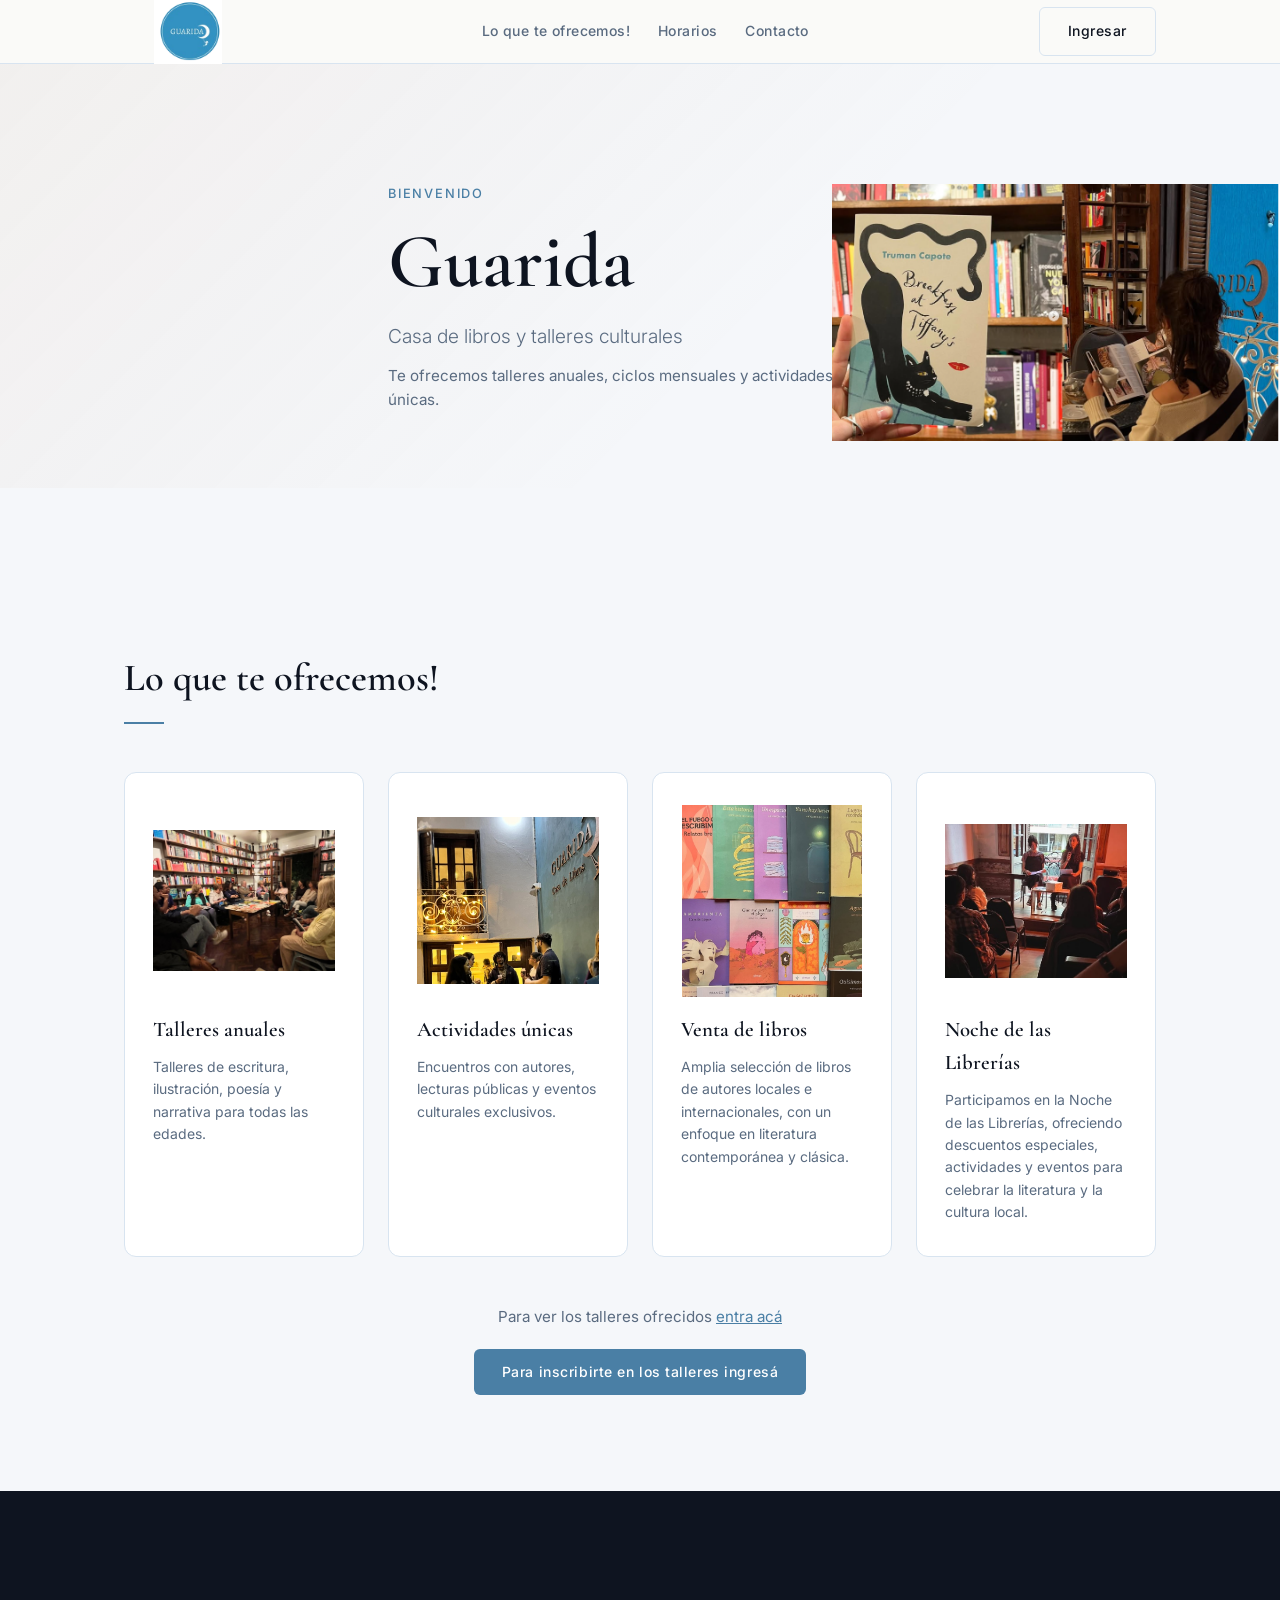
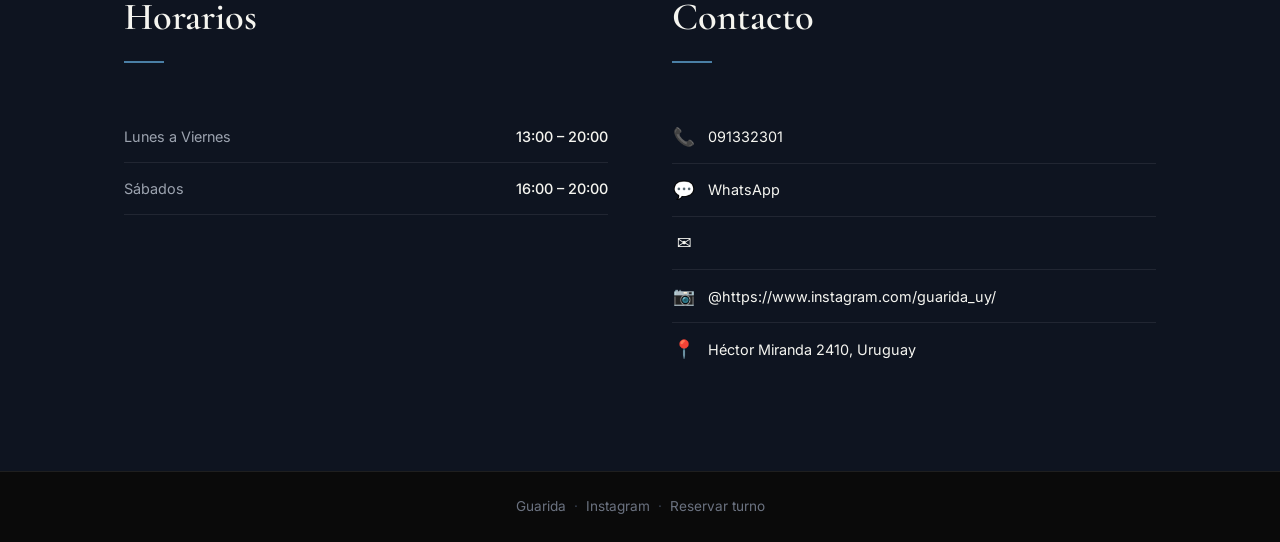
==== index.html @ 24e45e0d "Initial commit: sitio Guarida Co-Authored-By: Claude Sonnet 4.6 <noreply@anthropic.com>" ====
<!DOCTYPE html>
<html lang="es">
<head>
  <meta charset="UTF-8" />
  <meta name="viewport" content="width=device-width, initial-scale=1.0" />
  <title id="page-title">Cargando...</title>
  <meta name="description" id="page-desc" content="" />
  <link rel="preconnect" href="https://fonts.googleapis.com" />
  <link rel="preconnect" href="https://fonts.gstatic.com" crossorigin />
  <link href="https://fonts.googleapis.com/css2?family=Cormorant+Garamond:wght@400;600&family=Inter:wght@300;400;500&display=swap" rel="stylesheet" />
  <link rel="stylesheet" href="style.css" />
  <script>history.scrollRestoration='manual';if(location.hash)history.replaceState(null,'',location.pathname)</script>
</head>
<body>

  <!-- NAV -->
  <header class="nav">
    <div class="container nav__inner">
      <div class="nav__logo">
        <img id="nav-logo" src="" alt="Logo" />
        <span id="nav-nombre"></span>
      </div>
      <nav class="nav__links">
        <a href="#servicios">Lo que te ofrecemos!</a>
        <a href="#info">Horarios</a>
        <a href="#info">Contacto</a>
      </nav>
      <a href="#" id="nav-cta" class="btn btn--outline">Ingresar</a>
    </div>
  </header>

  <!-- HERO -->
  <section class="hero">
    <img id="hero-img" class="hero__img" src="" alt="" aria-hidden="true" />
    <div class="container hero__content">
      <p class="hero__eyebrow">Bienvenido</p>
      <h1 class="hero__title" id="hero-nombre"></h1>
      <p class="hero__sub" id="hero-slogan"></p>
      <p class="hero__desc" id="hero-desc"></p>
    </div>
  </section>

  <!-- SERVICIOS -->
  <section class="section" id="servicios">
    <div class="container">
      <h2 class="section__title">Lo que te ofrecemos!</h2>
      <div class="grid-servicios" id="grid-servicios"></div>
      <div class="servicios-cta">
        <p>Para ver los talleres ofrecidos <a id="cursos-link" href="#" target="_blank" rel="noopener">entra acá</a></p>
        <a id="inscripcion-btn" href="#" target="_blank" rel="noopener" class="btn btn--primary">Para inscribirte en los talleres ingresá</a>
      </div>
    </div>
  </section>

  <!-- INFO: horarios + contacto -->
  <section class="section section--dark" id="info">
    <div class="container info-grid">

      <div class="info-block">
        <h2 class="section__title section__title--light">Horarios</h2>
        <ul class="horarios-list" id="horarios-list"></ul>
      </div>

      <div class="info-block">
        <h2 class="section__title section__title--light">Contacto</h2>
        <ul class="contacto-list" id="contacto-list"></ul>
      </div>

    </div>
  </section>

  <!-- FOOTER -->
  <footer class="footer">
    <div class="container footer__inner">
      <span id="footer-nombre"></span>
      <span class="footer__sep">·</span>
      <a href="#" id="footer-ig" target="_blank" rel="noopener">Instagram</a>
      <span class="footer__sep">·</span>
      <a href="#" id="footer-cta">Reservar turno</a>
    </div>
  </footer>

  <script src="app.js"></script>
</body>
</html>
---- style.css ----
/* ── Variables ──────────────────────────────────────────────── */
:root {
  --bg:          #FAFAF8;
  --bg-dark:     #111111;
  --bg-card:     #FFFFFF;
  --text:        #111111;
  --text-muted:  #6B7280;
  --accent:      #C4956A;
  --accent-dark: #A07850;
  --border:      #E8E4DF;
  --radius:      12px;
  --shadow:      0 2px 16px rgba(0,0,0,.07);
  --font-head:   'Cormorant Garamond', Georgia, serif;
  --font-body:   'Inter', system-ui, sans-serif;
  --nav-h:       64px;
}

/* ── Reset base ─────────────────────────────────────────────── */
*, *::before, *::after { box-sizing: border-box; margin: 0; padding: 0; }
html { scroll-behavior: smooth; }
body { font-family: var(--font-body); background: var(--bg); color: var(--text); line-height: 1.6; }
a { color: inherit; text-decoration: none; }
ul { list-style: none; }
img { max-width: 100%; display: block; }

/* ── Utilities ──────────────────────────────────────────────── */
.container { max-width: 1080px; margin: 0 auto; padding: 0 24px; }

.btn {
  display: inline-block;
  padding: 12px 28px;
  border-radius: 6px;
  font-family: var(--font-body);
  font-size: .875rem;
  font-weight: 500;
  letter-spacing: .04em;
  transition: all .2s;
  cursor: pointer;
  border: none;
}
.btn--primary {
  background: var(--accent);
  color: #fff;
}
.btn--primary:hover { background: var(--accent-dark); }

.btn--outline {
  background: transparent;
  color: var(--text);
  border: 1.5px solid var(--border);
}
.btn--outline:hover { border-color: var(--accent); color: var(--accent); }

/* ── Nav ────────────────────────────────────────────────────── */
.nav {
  position: sticky;
  top: 0;
  z-index: 100;
  height: var(--nav-h);
  background: rgba(250,250,248,.92);
  backdrop-filter: blur(12px);
  border-bottom: 1px solid var(--border);
}
.nav__inner {
  height: 100%;
  display: flex;
  align-items: center;
  justify-content: space-between;
}
.nav__logo {
  display: flex;
  align-items: center;
  gap: 10px;
  font-family: var(--font-head);
  font-size: 1.4rem;
  font-weight: 600;
  letter-spacing: .02em;
}
.nav__logo img { height: 64px; width: 128px; object-fit: contain; }
#nav-nombre { display: none; }

/* ── Nav links ──────────────────────────────────────────────── */
.nav__links {
  display: flex;
  gap: 28px;
  font-size: .875rem;
  font-weight: 500;
  letter-spacing: .03em;
}
.nav__links a { color: var(--text-muted); transition: color .15s; }
.nav__links a:hover { color: var(--accent); }
@media (max-width: 600px) { .nav__links { display: none; } }

/* ── Hero ───────────────────────────────────────────────────── */
.hero {
  position: relative;
  display: flex;
  align-items: center;
  padding: 60px 0 40px;
  background:
    linear-gradient(135deg, rgba(196,149,106,.08) 0%, transparent 60%),
    var(--bg);
}
.hero__img {
  position: absolute;
  top: 120px;
  right: 0;
  width: 35%;
  height: auto;
  pointer-events: none;
  z-index: 0;
}
.hero__content { position: relative; z-index: 1; max-width: 620px; padding-top: 60px; }
.hero .container { padding-left: 0; }

.hero__eyebrow {
  font-size: .8rem;
  font-weight: 500;
  letter-spacing: .14em;
  text-transform: uppercase;
  color: var(--accent);
  margin-bottom: 16px;
}
.hero__title {
  font-family: var(--font-head);
  font-size: clamp(2.8rem, 6vw, 5rem);
  font-weight: 600;
  line-height: 1.1;
  margin-bottom: 16px;
}
.hero__sub {
  font-size: 1.2rem;
  font-weight: 300;
  color: var(--text-muted);
  margin-bottom: 12px;
}
.hero__desc {
  font-size: .95rem;
  color: var(--text-muted);
  margin-bottom: 36px;
  max-width: 480px;
}

/* ── Hero scroll hint ───────────────────────────────────────── */
.hero__scroll-hint {
  position: absolute;
  bottom: 16px;
  left: 50%;
  transform: translateX(-50%);
  z-index: 1;
  display: flex;
  flex-direction: column;
  align-items: center;
  gap: 4px;
  animation: arrow-bounce 1.6s ease-in-out infinite;
}
.hero__scroll-hint span,
.hero__scroll-hint span::after {
  display: block;
  width: 14px;
  height: 14px;
  border-right: 2px solid var(--accent);
  border-bottom: 2px solid var(--accent);
  transform: rotate(45deg);
  content: '';
}
.hero__scroll-hint span::after {
  margin-top: -8px;
  opacity: .4;
}
@keyframes arrow-bounce {
  0%, 100% { transform: translateX(-50%) translateY(0); }
  50%       { transform: translateX(-50%) translateY(8px); }
}

/* ── Sections ───────────────────────────────────────────────── */
.section { padding: 96px 0; }
#servicios { padding-top: 160px; }
.section--dark { background: var(--bg-dark); color: #f5f5f0; }

.section__title {
  font-family: var(--font-head);
  font-size: clamp(1.8rem, 3vw, 2.6rem);
  font-weight: 600;
  margin-bottom: 48px;
  position: relative;
}
.section__title::after {
  content: '';
  display: block;
  width: 40px;
  height: 2px;
  background: var(--accent);
  margin-top: 12px;
}
.section__title--light { color: #f5f5f0; }

/* ── Servicios grid ─────────────────────────────────────────── */
.grid-servicios {
  display: grid;
  grid-template-columns: repeat(auto-fit, minmax(220px, 1fr));
  gap: 24px;
}
.servicio-card {
  background: var(--bg-card);
  border: 1px solid var(--border);
  border-radius: var(--radius);
  padding: 32px 28px;
  transition: transform .2s, box-shadow .2s;
}
.servicio-card:hover {
  transform: translateY(-4px);
  box-shadow: var(--shadow);
}
.servicio-card__icono { margin-bottom: 16px; }
.servicio-card__icono img { width: 192px; height: 192px; object-fit: contain; }
.servicio-card__nombre {
  font-family: var(--font-head);
  font-size: 1.3rem;
  font-weight: 600;
  margin-bottom: 10px;
}
.servicio-card__desc { font-size: .875rem; color: var(--text-muted); line-height: 1.6; }

/* ── Servicios CTA ──────────────────────────────────────────── */
.servicios-cta {
  margin-top: 48px;
  display: flex;
  flex-direction: column;
  align-items: center;
  gap: 20px;
  text-align: center;
}
.servicios-cta p { font-size: .95rem; color: var(--text-muted); }
.servicios-cta a[id="cursos-link"] { color: var(--accent); text-decoration: underline; }

/* ── Info grid ──────────────────────────────────────────────── */
.info-grid {
  display: grid;
  grid-template-columns: 1fr 1fr;
  gap: 64px;
}
@media (max-width: 640px) { .info-grid { grid-template-columns: 1fr; gap: 48px; } }

.horarios-list li {
  display: flex;
  justify-content: space-between;
  padding: 14px 0;
  border-bottom: 1px solid rgba(255,255,255,.08);
  font-size: .9rem;
}
.horarios-list .dias { color: #9ca3af; }
.horarios-list .hora { font-weight: 500; }

.contacto-list li {
  display: flex;
  align-items: center;
  gap: 12px;
  padding: 12px 0;
  border-bottom: 1px solid rgba(255,255,255,.08);
  font-size: .9rem;
}
.contacto-list li:last-child { border-bottom: none; }
.contacto-list .icon { font-size: 1.1rem; width: 24px; text-align: center; flex-shrink: 0; }
.contacto-list a { color: #f5f5f0; transition: color .15s; }
.contacto-list a:hover { color: var(--accent); }

/* ── Footer ─────────────────────────────────────────────────── */
.footer {
  background: #0a0a0a;
  padding: 24px 0;
  border-top: 1px solid #1f1f1f;
}
.footer__inner {
  display: flex;
  align-items: center;
  justify-content: center;
  gap: 8px;
  font-size: .85rem;
  color: #6b7280;
  flex-wrap: wrap;
}
.footer__inner a:hover { color: var(--accent); }
.footer__sep { color: #374151; }

/* ── Responsive ─────────────────────────────────────────────── */
@media (max-width: 480px) {
  .hero { padding: 48px 0 80px; }
  .section { padding: 64px 0; }
  .nav__logo { font-size: 1.1rem; }
  .nav__logo img { height: 48px; width: 96px; }
  #nav-cta { padding: 8px 14px; font-size: .78rem; letter-spacing: .02em; }
}
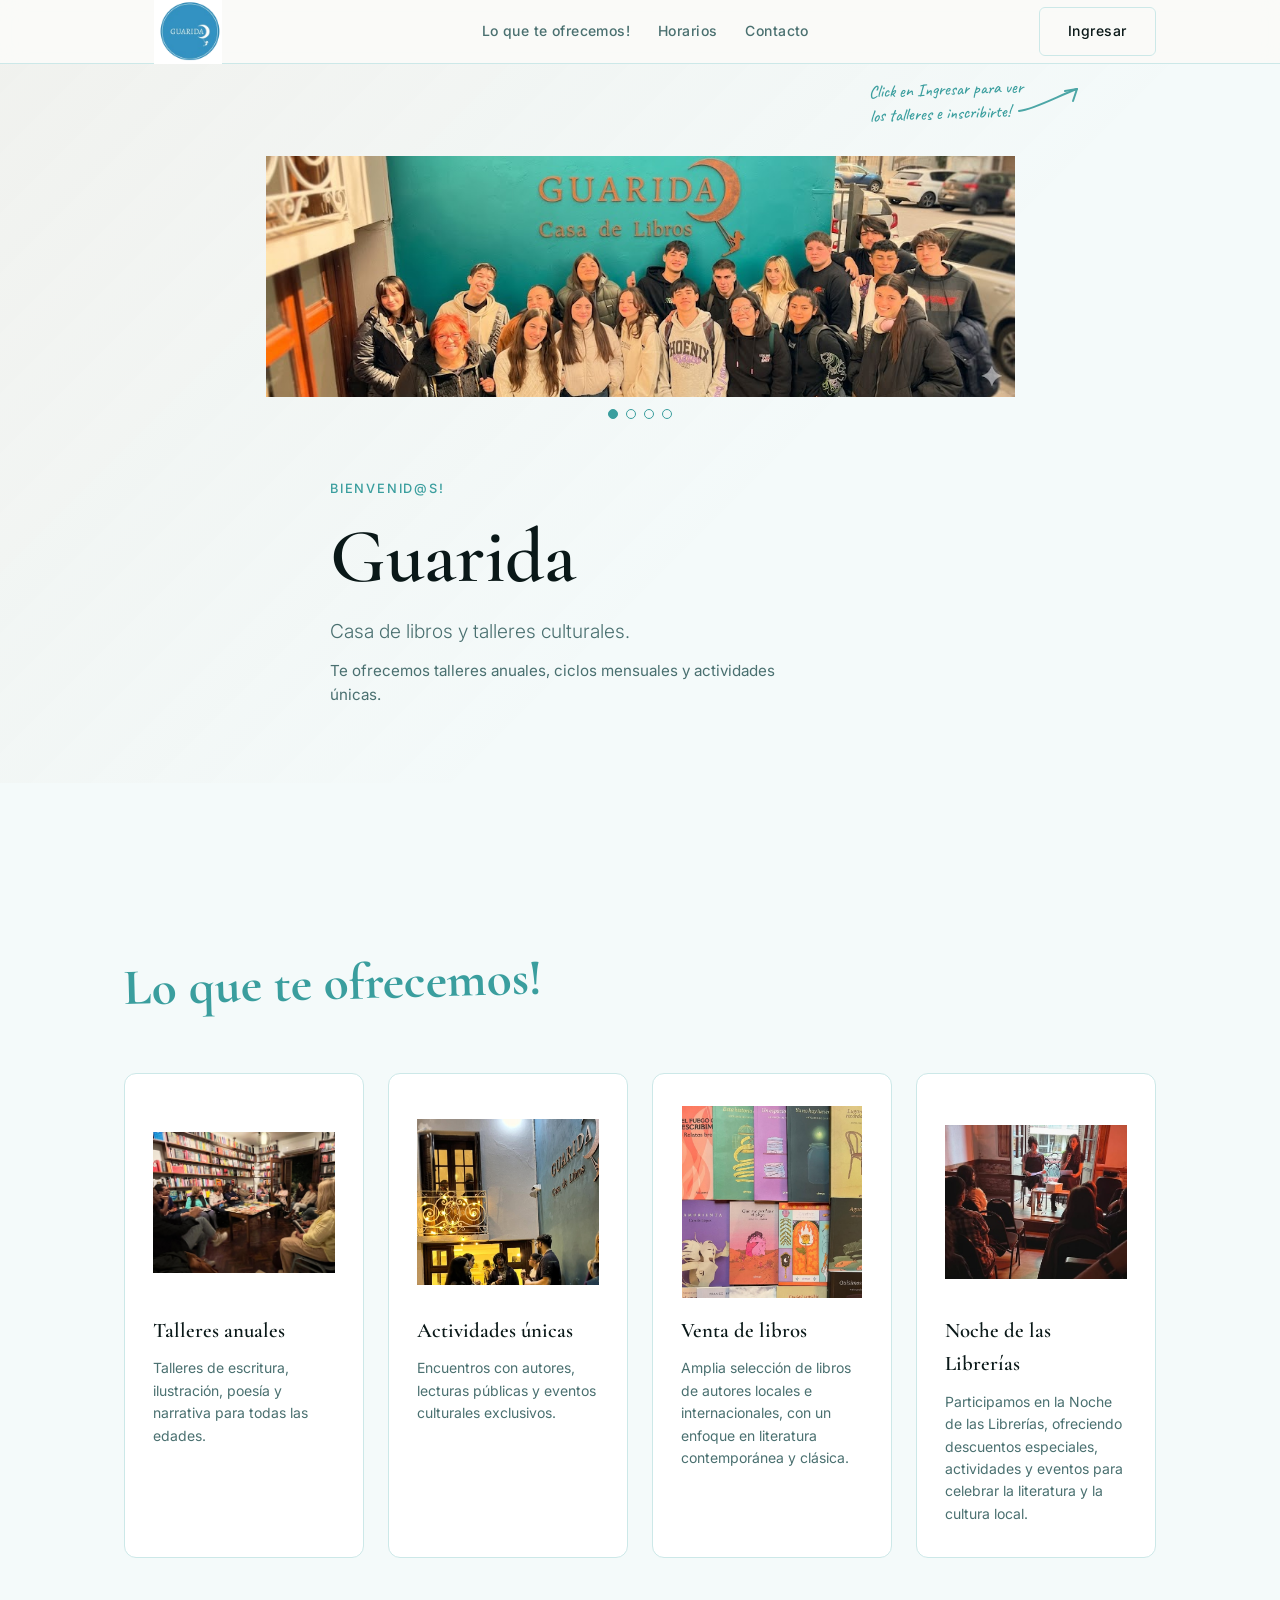
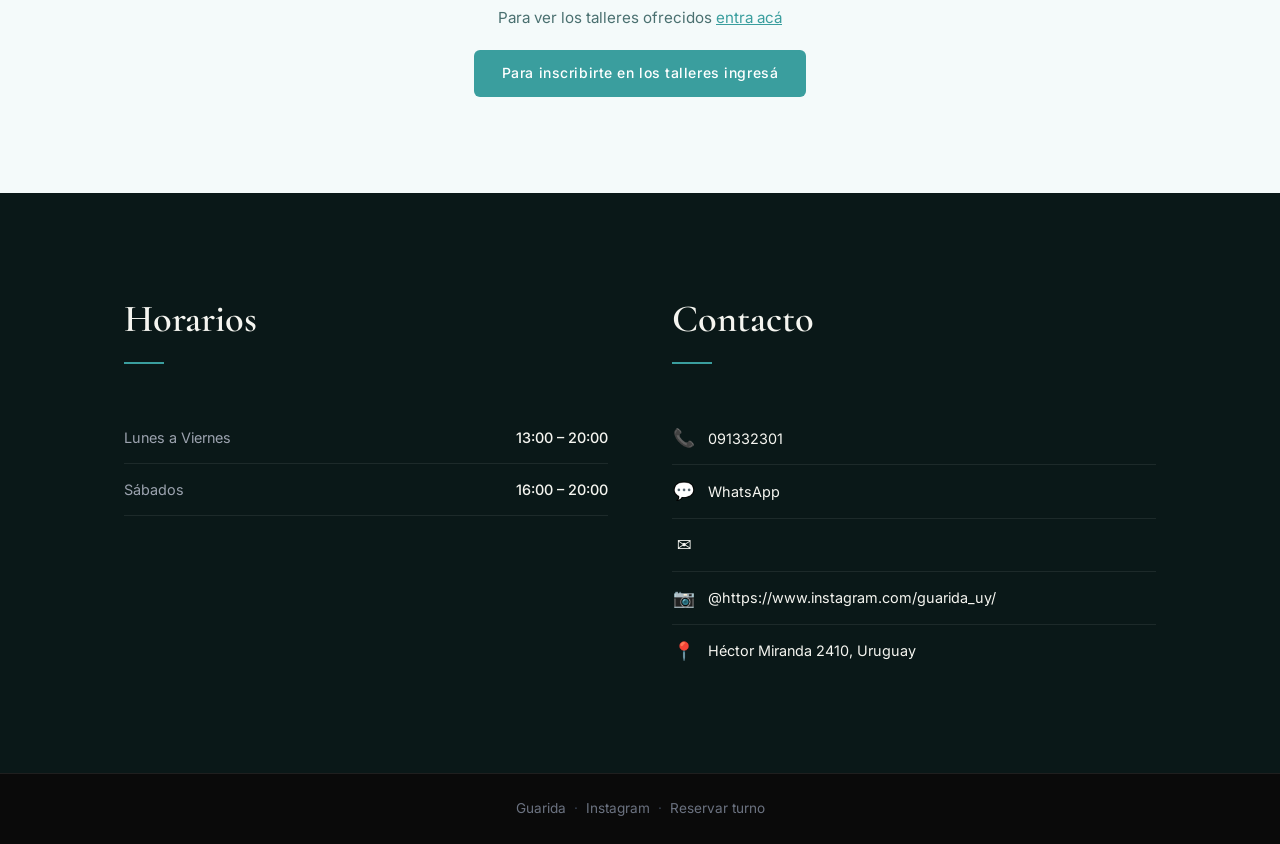
==== commit 3b4ecd9a: "Mejoras de UI: carrusel de fotos, callout animado, botón WhatsApp mobile, ajustes responsive Co-Auth" ====
--- a/index.html
+++ b/index.html
@@ -7,7 +7,7 @@
   <meta name="description" id="page-desc" content="" />
   <link rel="preconnect" href="https://fonts.googleapis.com" />
   <link rel="preconnect" href="https://fonts.gstatic.com" crossorigin />
-  <link href="https://fonts.googleapis.com/css2?family=Cormorant+Garamond:wght@400;600&family=Inter:wght@300;400;500&display=swap" rel="stylesheet" />
+  <link href="https://fonts.googleapis.com/css2?family=Cormorant+Garamond:wght@400;600&family=Inter:wght@300;400;500&family=Caveat:wght@500;700&family=Dancing+Script:wght@600;700&family=Great+Vibes&family=Pinyon+Script&family=Cinzel+Decorative:wght@700&family=Abril+Fatface&display=swap" rel="stylesheet" />
   <link rel="stylesheet" href="style.css" />
   <script>history.scrollRestoration='manual';if(location.hash)history.replaceState(null,'',location.pathname)</script>
 </head>
@@ -31,9 +31,20 @@
 
   <!-- HERO -->
   <section class="hero">
-    <img id="hero-img" class="hero__img" src="" alt="" aria-hidden="true" />
+    <div class="hero__carousel" id="hero-carousel">
+      <div class="hero__carousel-imgs" id="hero-carousel-imgs"></div>
+      <div class="hero__carousel-dots" id="hero-carousel-dots"></div>
+    </div>
+    <div class="hero__callout">
+      <p id="hero-callout"></p>
+      <svg class="hero__callout-arrow--static" xmlns="http://www.w3.org/2000/svg" viewBox="0 0 70 36" fill="none">
+        <path d="M4 28 C20 26 45 12 62 6" stroke="currentColor" stroke-width="2" stroke-linecap="round"/>
+        <path d="M62 6 L50 8 M62 6 L58 18" stroke="currentColor" stroke-width="2" stroke-linecap="round"/>
+      </svg>
+    </div>
+    <svg id="callout-arrow-svg" class="callout-arrow-svg" xmlns="http://www.w3.org/2000/svg"></svg>
     <div class="container hero__content">
-      <p class="hero__eyebrow">Bienvenido</p>
+      <p class="hero__eyebrow">Bienvenid@s!</p>
       <h1 class="hero__title" id="hero-nombre"></h1>
       <p class="hero__sub" id="hero-slogan"></p>
       <p class="hero__desc" id="hero-desc"></p>
@@ -43,7 +54,7 @@
   <!-- SERVICIOS -->
   <section class="section" id="servicios">
     <div class="container">
-      <h2 class="section__title">Lo que te ofrecemos!</h2>
+      <h2 class="section__title section__title--manuscrita">Lo que te ofrecemos!</h2>
       <div class="grid-servicios" id="grid-servicios"></div>
       <div class="servicios-cta">
         <p>Para ver los talleres ofrecidos <a id="cursos-link" href="#" target="_blank" rel="noopener">entra acá</a></p>
@@ -80,6 +91,10 @@
     </div>
   </footer>
 
+  <a id="whatsapp-btn" class="whatsapp-btn" href="#" target="_blank" rel="noopener" aria-label="WhatsApp">
+    <svg xmlns="http://www.w3.org/2000/svg" viewBox="0 0 32 32" fill="white" width="28" height="28"><path d="M16 0C7.163 0 0 7.163 0 16c0 2.832.74 5.625 2.146 8.082L0 32l8.186-2.104A15.93 15.93 0 0 0 16 32c8.837 0 16-7.163 16-16S24.837 0 16 0zm0 29.333a13.27 13.27 0 0 1-6.784-1.854l-.486-.29-5.04 1.295 1.34-4.902-.318-.504A13.267 13.267 0 0 1 2.667 16C2.667 8.636 8.636 2.667 16 2.667S29.333 8.636 29.333 16 23.364 29.333 16 29.333zm7.27-9.878c-.398-.199-2.354-1.162-2.719-1.294-.365-.133-.63-.199-.896.199-.265.398-1.028 1.294-1.26 1.56-.232.265-.464.298-.862.1-.398-.2-1.681-.62-3.202-1.977-1.183-1.056-1.981-2.36-2.213-2.758-.232-.398-.025-.613.175-.811.18-.178.398-.464.597-.696.2-.232.265-.398.398-.663.133-.265.066-.497-.033-.696-.1-.199-.896-2.16-1.228-2.957-.323-.776-.651-.671-.896-.683l-.763-.013c-.265 0-.696.1-1.061.497-.365.398-1.394 1.362-1.394 3.322s1.427 3.854 1.626 4.119c.199.265 2.808 4.287 6.803 6.014.951.41 1.693.655 2.271.839.954.304 1.823.261 2.51.158.765-.114 2.354-.962 2.686-1.891.332-.93.332-1.727.232-1.891-.099-.166-.365-.265-.763-.464z"/></svg>
+  </a>
+
   <script src="app.js"></script>
 </body>
 </html>
--- a/style.css
+++ b/style.css
@@ -95,23 +95,56 @@
 .hero {
   position: relative;
   display: flex;
+  flex-direction: column;
   align-items: center;
   padding: 60px 0 40px;
   background:
     linear-gradient(135deg, rgba(196,149,106,.08) 0%, transparent 60%),
     var(--bg);
 }
-.hero__img {
+.hero__carousel {
+  position: relative;
+  width: fit-content;
+  margin: 32px auto 0;
+  z-index: 0;
+}
+.hero__carousel-imgs { position: relative; }
+.hero__carousel-imgs img {
+  width: var(--carousel-w, 749px);
+  height: var(--carousel-h, 241px);
+  object-fit: cover;
+  display: block;
   position: absolute;
-  top: 120px;
-  right: 0;
-  width: 35%;
-  height: auto;
+  top: 0; left: 0;
+  opacity: 0;
+  transition: opacity .8s ease;
   pointer-events: none;
-  z-index: 0;
+}
+.hero__carousel-imgs img.active {
+  opacity: 1;
+  position: relative;
+}
+.hero__carousel-dots {
+  display: flex;
+  justify-content: center;
+  gap: 8px;
+  margin-top: 12px;
+}
+.hero__carousel-dots .dot {
+  width: 10px;
+  height: 10px;
+  border-radius: 50%;
+  border: 1.5px solid var(--accent);
+  background: transparent;
+  cursor: pointer;
+  padding: 0;
+  transition: background .3s;
+}
+.hero__carousel-dots .dot.active {
+  background: var(--accent);
 }
 .hero__content { position: relative; z-index: 1; max-width: 620px; padding-top: 60px; }
-.hero .container { padding-left: 0; }
+.hero .container { padding-left: 0; width: 100%; }
 
 .hero__eyebrow {
   font-size: .8rem;
@@ -194,6 +227,20 @@
   margin-top: 12px;
 }
 .section__title--light { color: #f5f5f0; }
+.section__title--manuscrita::after { display: none; }
+.section__title--manuscrita {
+  font-family: var(--font-head);
+  font-size: clamp(2.2rem, 4vw, 3.4rem);
+  font-weight: 700;
+  transform: rotate(-1.5deg);
+  display: inline-block;
+  color: var(--accent);
+  animation: titulo-float 3.5s ease-in-out infinite;
+}
+@keyframes titulo-float {
+  0%, 100% { transform: rotate(-1.5deg) translateY(0); }
+  50%       { transform: rotate(-1.5deg) translateY(-5px); }
+}
 
 /* ── Servicios grid ─────────────────────────────────────────── */
 .grid-servicios {
@@ -283,11 +330,114 @@
 .footer__inner a:hover { color: var(--accent); }
 .footer__sep { color: #374151; }
 
+/* ── Hero callout ───────────────────────────────────────────── */
+.hero__callout {
+  display: flex;
+  flex-direction: row;
+  align-items: center;
+  gap: 8px;
+  position: absolute;
+  top: 14px;
+  left: 24px;
+  z-index: 2;
+  animation: callout-float 3s ease-in-out infinite;
+}
+.hero__callout-arrow--static {
+  width: 70px;
+  height: 36px;
+  color: var(--accent);
+  flex-shrink: 0;
+  opacity: .9;
+  margin-left: -16px;
+}
+.callout-arrow-svg { display: none; }
+
+@media (min-width: 481px) {
+  .hero__callout {
+    position: absolute;
+    top: auto;
+    left: auto;
+    z-index: 2;
+  }
+  .hero__callout-arrow--static { display: block; }
+  .callout-arrow-svg { display: none; }
+}
+.hero__callout p {
+  font-family: 'Caveat', cursive;
+  font-size: 1.1rem;
+  font-weight: 500;
+  line-height: 1.35;
+  color: var(--accent);
+  text-align: left;
+  transform: rotate(-2deg);
+}
+.callout-arrow-svg {
+  position: fixed;
+  top: 0;
+  left: 0;
+  width: 100%;
+  height: 100%;
+  pointer-events: none;
+  z-index: 101;
+  overflow: visible;
+}
+@keyframes callout-float {
+  0%, 100% { transform: translateY(0) rotate(0deg); }
+  50%       { transform: translateY(-5px) rotate(1deg); }
+}
+
+@media (max-width: 480px) {
+}
+
+/* ── WhatsApp button ────────────────────────────────────────── */
+.whatsapp-btn {
+  display: none;
+}
+@media (max-width: 480px) {
+  .whatsapp-btn {
+    display: flex;
+    align-items: center;
+    justify-content: center;
+    position: fixed;
+    bottom: 24px;
+    right: 20px;
+    width: 72px;
+    height: 72px;
+    background: #25D366;
+    border-radius: 50%;
+    box-shadow: 0 4px 12px rgba(0,0,0,.25);
+    z-index: 200;
+    animation: wa-bounce 2s ease-in-out infinite;
+  }
+  .whatsapp-btn svg { width: 38px; height: 38px; }
+  @keyframes wa-bounce {
+    0%, 100% { transform: translateY(0) scale(1); }
+    50%       { transform: translateY(-8px) scale(1.05); }
+  }
+}
+
 /* ── Responsive ─────────────────────────────────────────────── */
 @media (max-width: 480px) {
-  .hero { padding: 48px 0 80px; }
-  .section { padding: 64px 0; }
+  .hero { padding: 48px 0 40px; flex-direction: column; align-items: flex-start; }
+  .hero .container { padding-left: 24px; }
+  .hero__content { padding-top: 24px; }
+  .hero__img {
+    position: relative;
+    top: auto;
+    right: auto;
+    width: 100%;
+    margin-top: 32px;
+  }
+  .section { padding: 20px 0; }
+  #servicios { padding-top: 20px; }
   .nav__logo { font-size: 1.1rem; }
   .nav__logo img { height: 48px; width: 96px; }
-  #nav-cta { padding: 8px 14px; font-size: .78rem; letter-spacing: .02em; }
-}
+  #nav-cta {
+    padding: 10px 18px;
+    font-size: .85rem;
+    font-weight: 600;
+    background: var(--accent);
+    color: #fff;
+    border-color: var(--accent);
+  }
+}
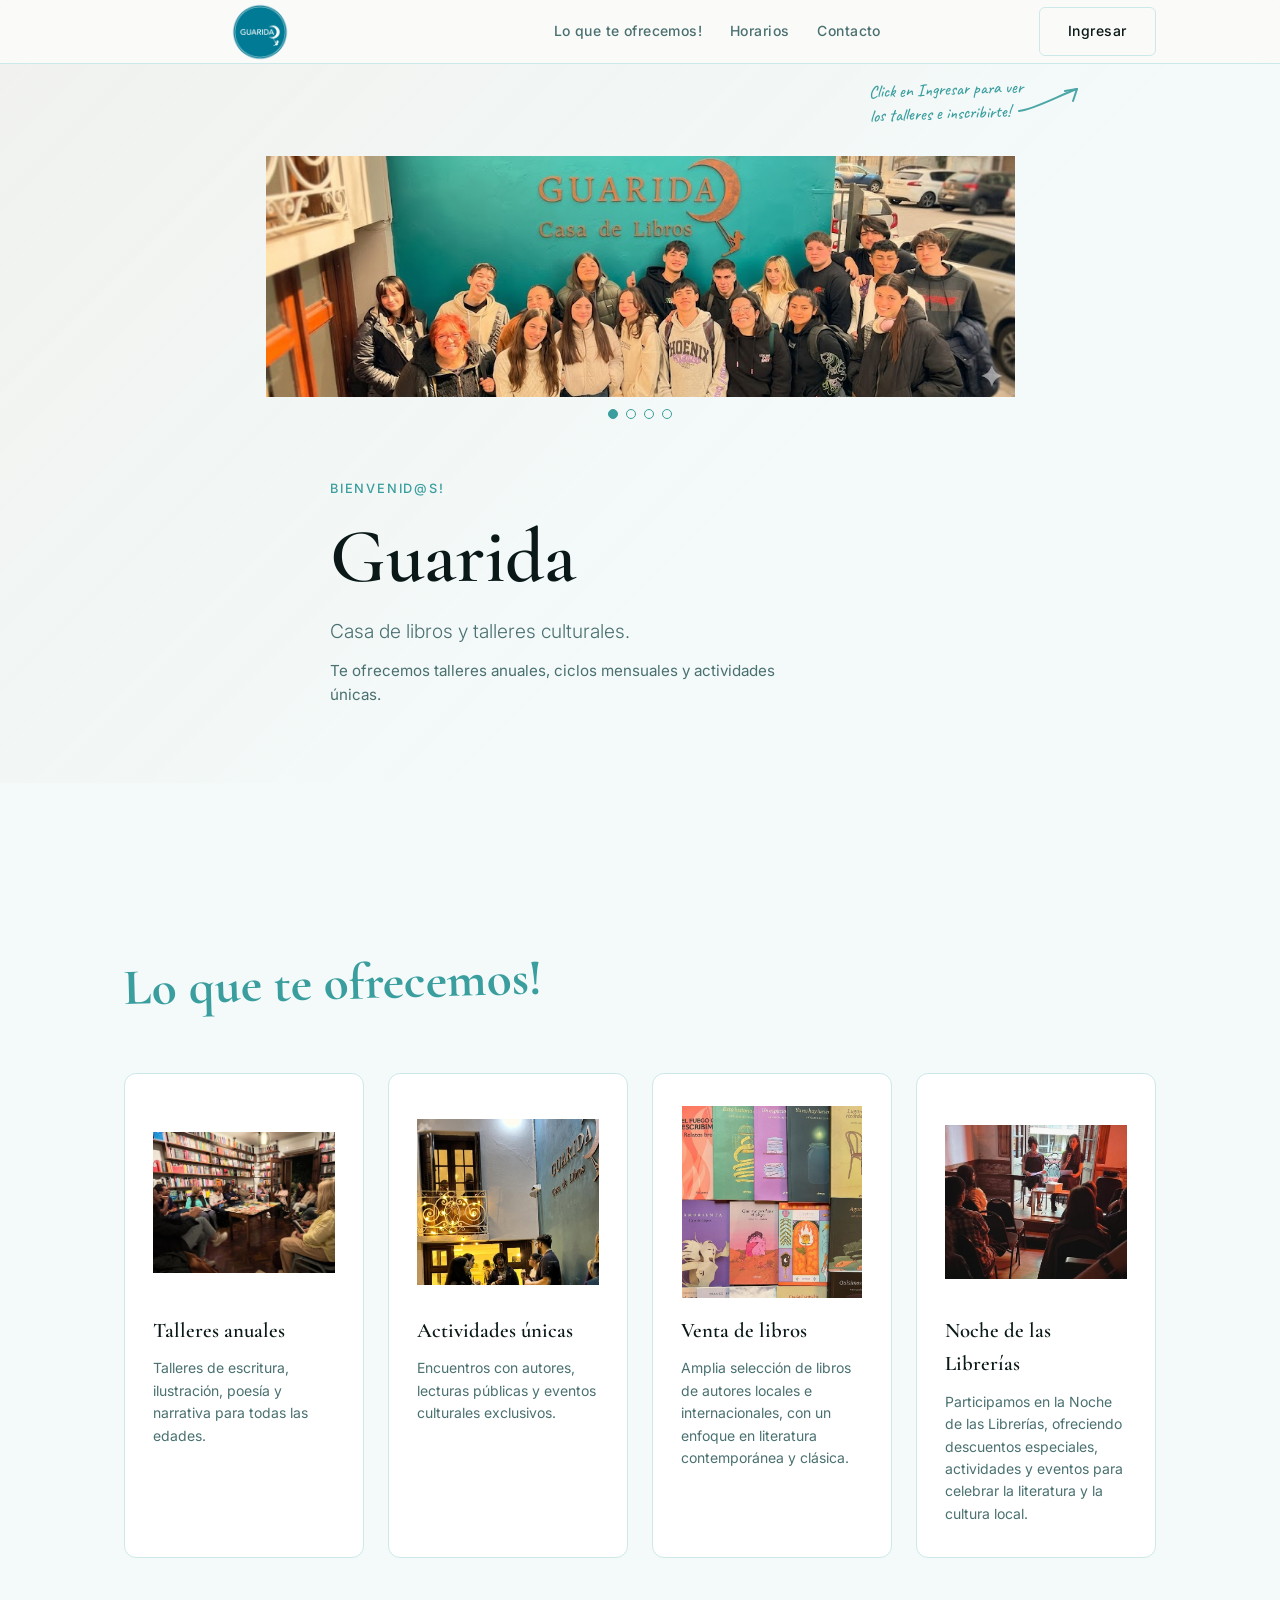
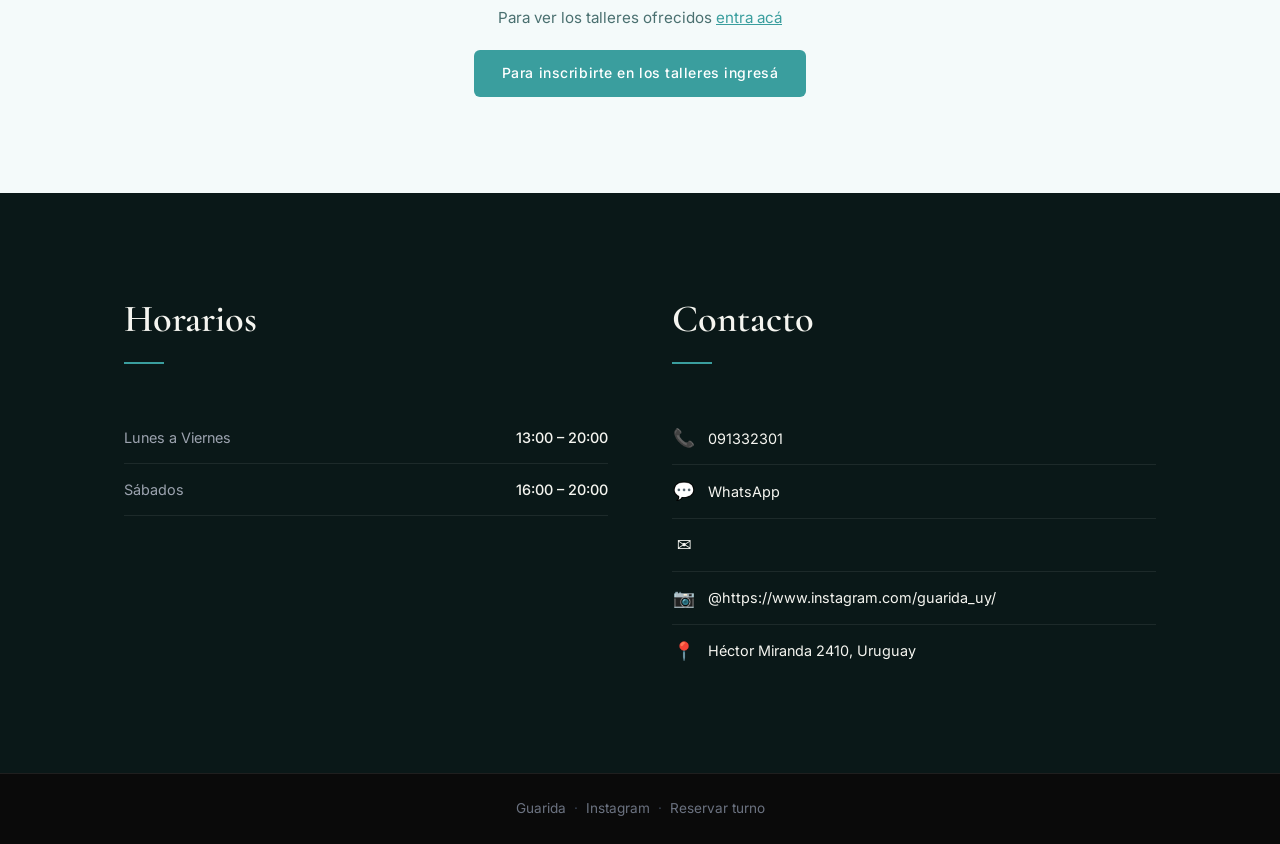
==== commit 8ee22cb7: "updated logo Co-Authored-By: Claude Sonnet 4.6 <noreply@anthropic.com>" ====
--- a/index.html
+++ b/index.html
@@ -8,6 +8,7 @@
   <link rel="preconnect" href="https://fonts.googleapis.com" />
   <link rel="preconnect" href="https://fonts.gstatic.com" crossorigin />
   <link href="https://fonts.googleapis.com/css2?family=Cormorant+Garamond:wght@400;600&family=Inter:wght@300;400;500&family=Caveat:wght@500;700&family=Dancing+Script:wght@600;700&family=Great+Vibes&family=Pinyon+Script&family=Cinzel+Decorative:wght@700&family=Abril+Fatface&display=swap" rel="stylesheet" />
+  <link rel="icon" type="image/png" href="imagenes/logo4.png" />
   <link rel="stylesheet" href="style.css" />
   <script>history.scrollRestoration='manual';if(location.hash)history.replaceState(null,'',location.pathname)</script>
 </head>
--- a/style.css
+++ b/style.css
@@ -57,6 +57,8 @@
   top: 0;
   z-index: 100;
   height: var(--nav-h);
+  max-height: var(--nav-h);
+  overflow: hidden;
   background: rgba(250,250,248,.92);
   backdrop-filter: blur(12px);
   border-bottom: 1px solid var(--border);
@@ -76,7 +78,7 @@
   font-weight: 600;
   letter-spacing: .02em;
 }
-.nav__logo img { height: 64px; width: 128px; object-fit: contain; }
+.nav__logo img { width: 272px; height: 60px; object-fit: contain; }
 #nav-nombre { display: none; }
 
 /* ── Nav links ──────────────────────────────────────────────── */
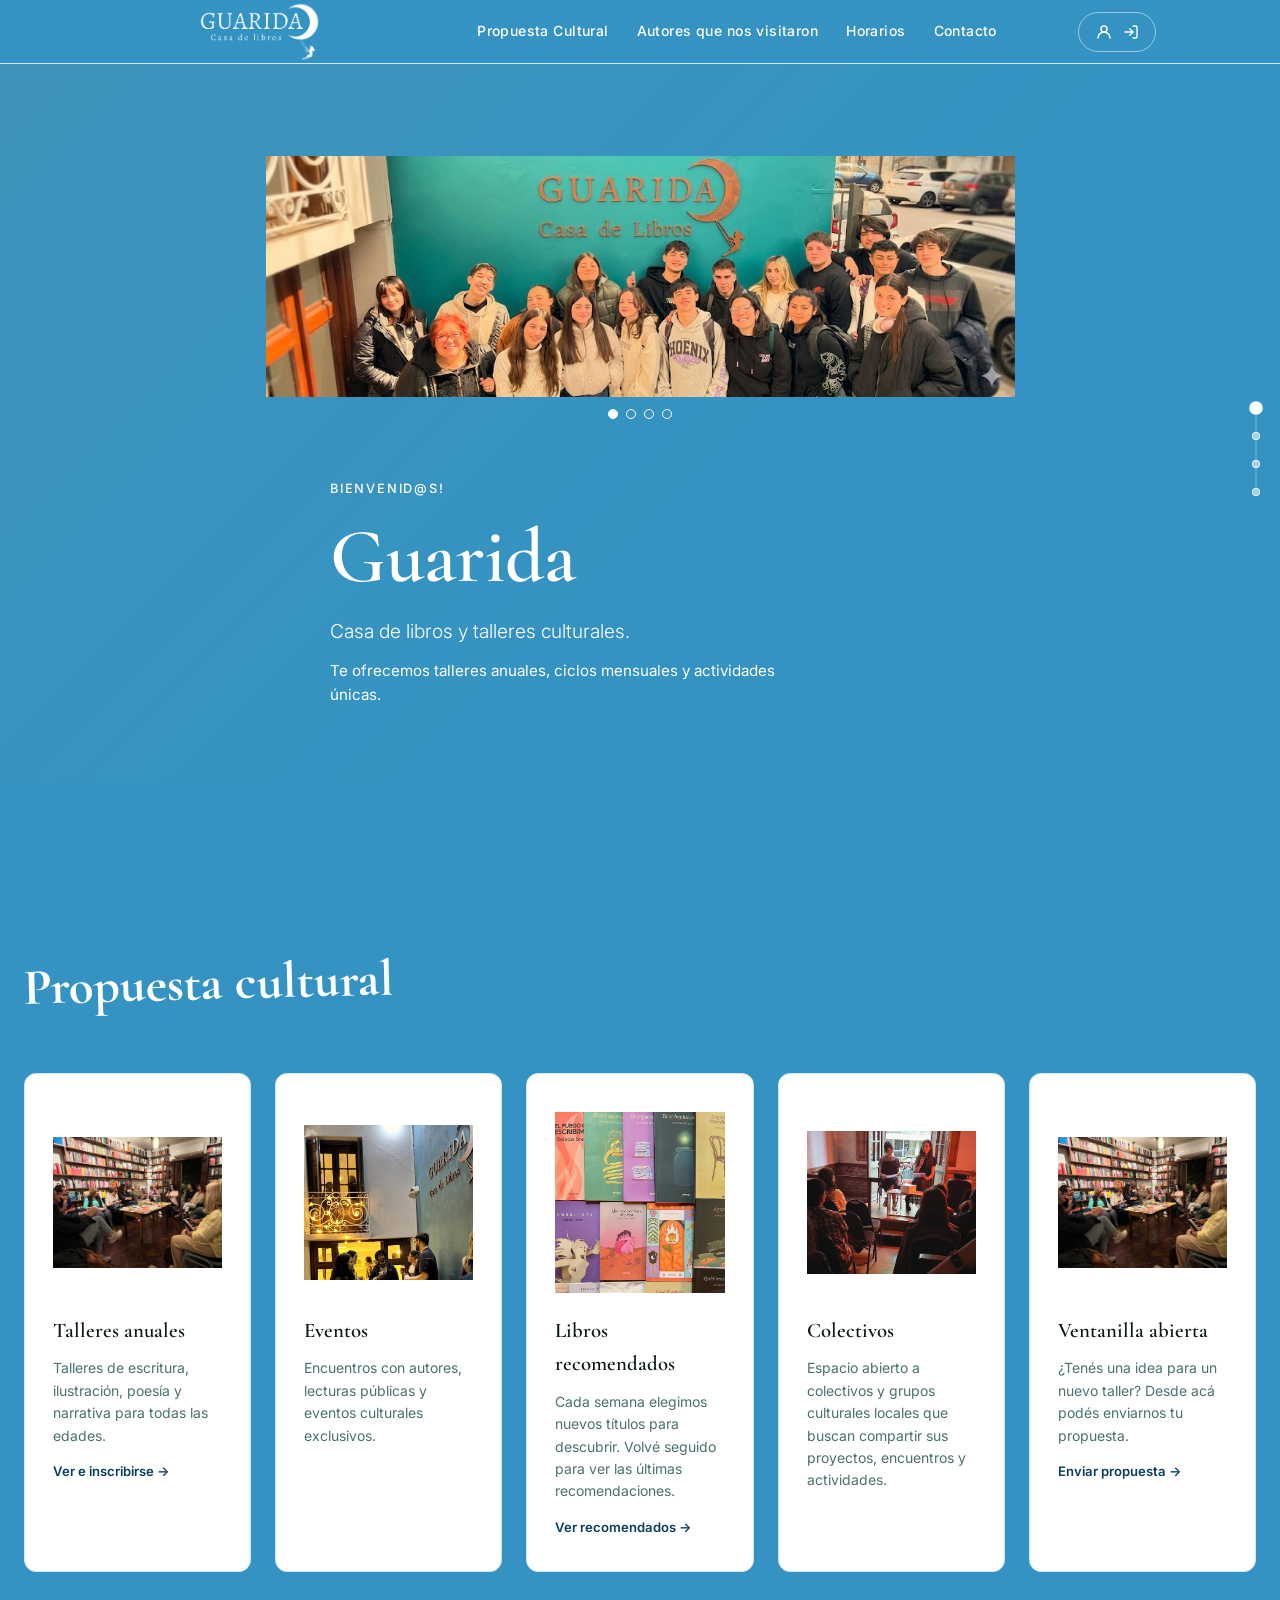
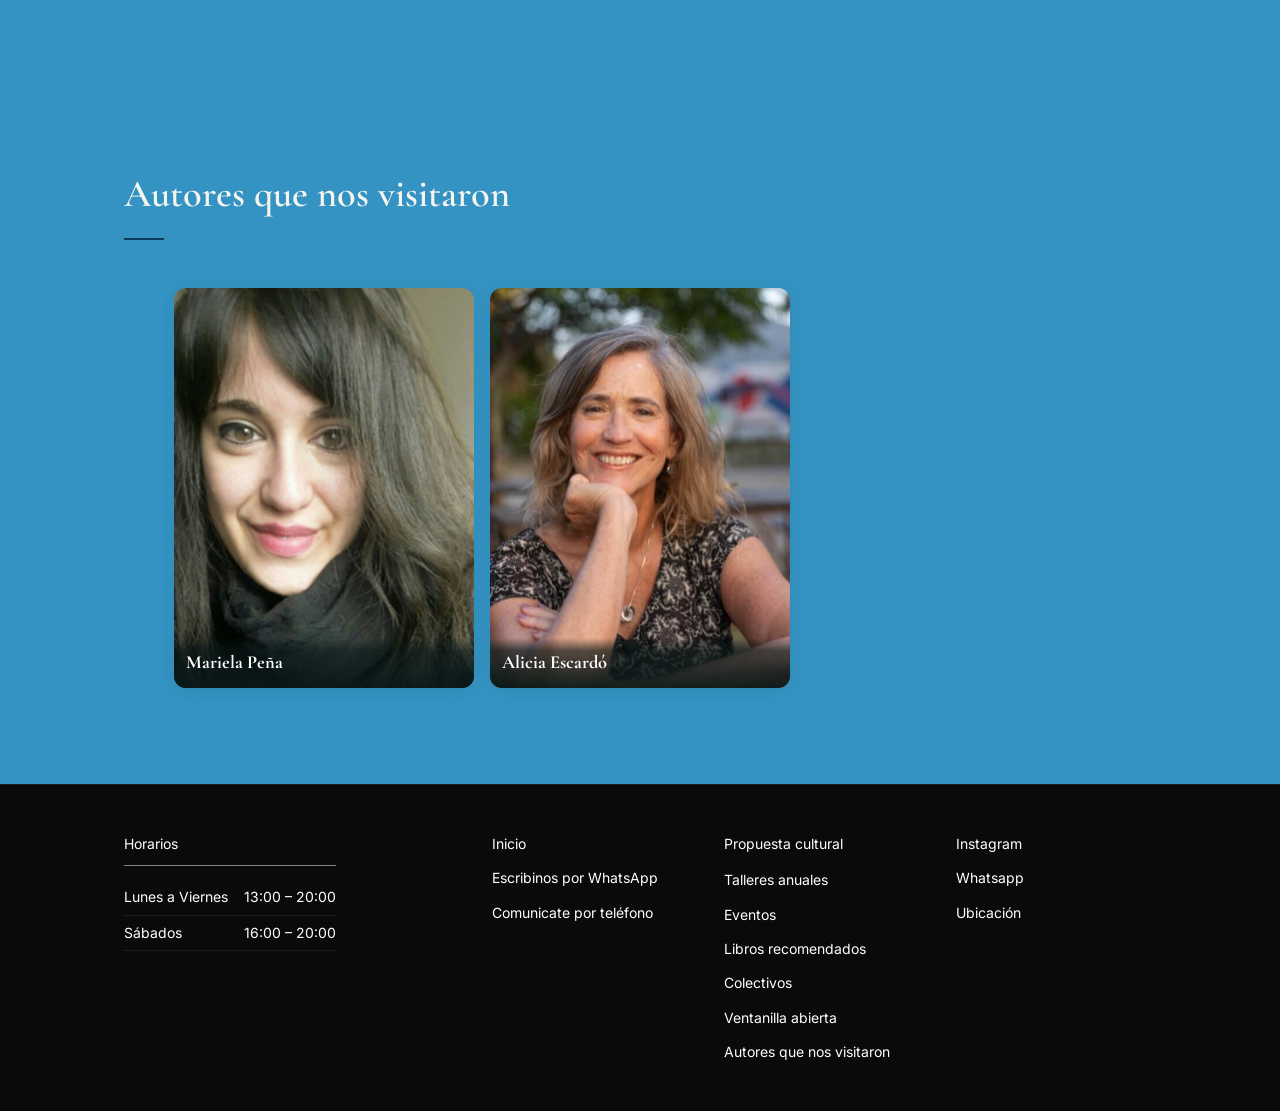
==== commit dfd8bf9b: "Rediseño de footer, página de ventanilla abierta y ajustes de contenido - Nuevo footer con columnas " ====
--- a/index.html
+++ b/index.html
@@ -22,28 +22,39 @@
         <span id="nav-nombre"></span>
       </div>
       <nav class="nav__links">
-        <a href="#servicios">Lo que te ofrecemos!</a>
-        <a href="#info">Horarios</a>
-        <a href="#info">Contacto</a>
+        <a href="#servicios">Propuesta Cultural</a>
+        <a href="#autores">Autores que nos visitaron</a>
+        <a href="#footer">Horarios</a>
+        <a href="#footer">Contacto</a>
       </nav>
-      <a href="#" id="nav-cta" class="btn btn--outline">Ingresar</a>
+      <a href="#" id="nav-cta" class="btn btn--outline" aria-label="Ingresar">
+        <svg class="nav-cta__user" xmlns="http://www.w3.org/2000/svg" viewBox="0 0 24 24" fill="none" stroke="currentColor" stroke-width="2" stroke-linecap="round" stroke-linejoin="round">
+          <circle cx="12" cy="8" r="4"/>
+          <path d="M4 20c0-4.4 3.6-8 8-8s8 3.6 8 8"/>
+        </svg>
+        <svg class="nav-cta__icon" xmlns="http://www.w3.org/2000/svg" viewBox="0 0 24 24" fill="none" stroke="currentColor" stroke-width="2" stroke-linecap="round" stroke-linejoin="round">
+          <path d="M15 3h4a2 2 0 0 1 2 2v14a2 2 0 0 1-2 2h-4"/>
+          <path d="M10 17l5-5-5-5"/>
+          <path d="M15 12H3"/>
+        </svg>
+      </a>
     </div>
   </header>
 
+  <!-- SCROLL SPY -->
+  <nav class="scrollspy" id="scrollspy" aria-label="Progreso de navegación">
+    <a href="#inicio" class="scrollspy__dot" data-target="inicio" aria-label="Inicio"></a>
+    <a href="#servicios" class="scrollspy__dot" data-target="servicios" aria-label="Propuesta cultural"></a>
+    <a href="#autores" class="scrollspy__dot" data-target="autores" aria-label="Autores"></a>
+    <a href="#footer" class="scrollspy__dot" data-target="footer" aria-label="Contacto"></a>
+  </nav>
+
   <!-- HERO -->
-  <section class="hero">
+  <section class="hero" id="inicio">
     <div class="hero__carousel" id="hero-carousel">
       <div class="hero__carousel-imgs" id="hero-carousel-imgs"></div>
       <div class="hero__carousel-dots" id="hero-carousel-dots"></div>
     </div>
-    <div class="hero__callout">
-      <p id="hero-callout"></p>
-      <svg class="hero__callout-arrow--static" xmlns="http://www.w3.org/2000/svg" viewBox="0 0 70 36" fill="none">
-        <path d="M4 28 C20 26 45 12 62 6" stroke="currentColor" stroke-width="2" stroke-linecap="round"/>
-        <path d="M62 6 L50 8 M62 6 L58 18" stroke="currentColor" stroke-width="2" stroke-linecap="round"/>
-      </svg>
-    </div>
-    <svg id="callout-arrow-svg" class="callout-arrow-svg" xmlns="http://www.w3.org/2000/svg"></svg>
     <div class="container hero__content">
       <p class="hero__eyebrow">Bienvenid@s!</p>
       <h1 class="hero__title" id="hero-nombre"></h1>
@@ -54,41 +65,47 @@
 
   <!-- SERVICIOS -->
   <section class="section" id="servicios">
-    <div class="container">
-      <h2 class="section__title section__title--manuscrita">Lo que te ofrecemos!</h2>
+    <div class="container container--wide">
+      <h2 class="section__title section__title--manuscrita">Propuesta cultural</h2>
       <div class="grid-servicios" id="grid-servicios"></div>
-      <div class="servicios-cta">
-        <p>Para ver los talleres ofrecidos <a id="cursos-link" href="#" target="_blank" rel="noopener">entra acá</a></p>
-        <a id="inscripcion-btn" href="#" target="_blank" rel="noopener" class="btn btn--primary">Para inscribirte en los talleres ingresá</a>
-      </div>
     </div>
   </section>
 
-  <!-- INFO: horarios + contacto -->
-  <section class="section section--dark" id="info">
-    <div class="container info-grid">
-
-      <div class="info-block">
-        <h2 class="section__title section__title--light">Horarios</h2>
-        <ul class="horarios-list" id="horarios-list"></ul>
-      </div>
-
-      <div class="info-block">
-        <h2 class="section__title section__title--light">Contacto</h2>
-        <ul class="contacto-list" id="contacto-list"></ul>
-      </div>
-
+  <!-- AUTORES -->
+  <section class="section" id="autores">
+    <div class="container">
+      <h2 class="section__title section__title--light">Autores que nos visitaron</h2>
     </div>
+    <div class="grid-autores" id="grid-autores"></div>
   </section>
 
   <!-- FOOTER -->
-  <footer class="footer">
-    <div class="container footer__inner">
-      <span id="footer-nombre"></span>
-      <span class="footer__sep">·</span>
-      <a href="#" id="footer-ig" target="_blank" rel="noopener">Instagram</a>
-      <span class="footer__sep">·</span>
-      <a href="#" id="footer-cta">Reservar turno</a>
+  <footer class="footer" id="footer">
+    <div class="container footer-grid">
+      <div class="footer-col">
+        <span class="footer-col__title footer-col__title--rule">Horarios</span>
+        <ul class="horarios-list" id="footer-horarios"></ul>
+      </div>
+
+      <div class="footer-col-group">
+        <div class="footer-col">
+          <a href="#inicio">Inicio</a>
+          <a id="footer-whatsapp" href="#" target="_blank" rel="noopener">Escribinos por WhatsApp</a>
+          <a id="footer-telefono" href="#">Comunicate por teléfono</a>
+        </div>
+
+        <div class="footer-col">
+          <a href="#servicios" class="footer-col__title">Propuesta cultural</a>
+          <div id="footer-servicios"></div>
+          <a href="#autores">Autores que nos visitaron</a>
+        </div>
+
+        <div class="footer-col">
+          <a id="footer-ig" href="#" target="_blank" rel="noopener">Instagram</a>
+          <a id="footer-whatsapp2" href="#" target="_blank" rel="noopener">Whatsapp</a>
+          <a id="footer-ubicacion" href="#" target="_blank" rel="noopener">Ubicación</a>
+        </div>
+      </div>
     </div>
   </footer>
 
--- a/style.css
+++ b/style.css
@@ -25,6 +25,7 @@
 
 /* ── Utilities ──────────────────────────────────────────────── */
 .container { max-width: 1080px; margin: 0 auto; padding: 0 24px; }
+.container--wide { max-width: 1320px; }
 
 .btn {
   display: inline-block;
@@ -59,7 +60,7 @@
   height: var(--nav-h);
   max-height: var(--nav-h);
   overflow: hidden;
-  background: rgba(250,250,248,.92);
+  background: #3493c3;
   backdrop-filter: blur(12px);
   border-bottom: 1px solid var(--border);
 }
@@ -89,8 +90,35 @@
   font-weight: 500;
   letter-spacing: .03em;
 }
-.nav__links a { color: var(--text-muted); transition: color .15s; }
-.nav__links a:hover { color: var(--accent); }
+.nav__links a { color: #fff; transition: color .15s; }
+.nav__links a:hover { color: rgba(255,255,255,.75); }
+.nav #nav-cta {
+  display: inline-flex;
+  align-items: center;
+  gap: 10px;
+  color: #fff;
+  border: 1.5px solid rgba(255,255,255,.5);
+  border-radius: 999px;
+  padding: 10px 16px;
+  transition: background .2s, border-color .2s;
+}
+.nav #nav-cta:hover {
+  color: #fff;
+  border-color: #fff;
+  background: rgba(255,255,255,.12);
+}
+.nav-cta__user {
+  width: 18px;
+  height: 18px;
+  flex-shrink: 0;
+}
+.nav-cta__icon {
+  width: 16px;
+  height: 16px;
+  flex-shrink: 0;
+  transition: transform .25s ease;
+}
+.nav #nav-cta:hover .nav-cta__icon { transform: translateX(3px); }
 @media (max-width: 600px) { .nav__links { display: none; } }
 
 /* ── Hero ───────────────────────────────────────────────────── */
@@ -110,7 +138,7 @@
   margin: 32px auto 0;
   z-index: 0;
 }
-.hero__carousel-imgs { position: relative; }
+.hero__carousel-imgs { position: relative; cursor: pointer; }
 .hero__carousel-imgs img {
   width: var(--carousel-w, 749px);
   height: var(--carousel-h, 241px);
@@ -136,14 +164,14 @@
   width: 10px;
   height: 10px;
   border-radius: 50%;
-  border: 1.5px solid var(--accent);
+  border: 1.5px solid #fff;
   background: transparent;
   cursor: pointer;
   padding: 0;
   transition: background .3s;
 }
 .hero__carousel-dots .dot.active {
-  background: var(--accent);
+  background: #fff;
 }
 .hero__content { position: relative; z-index: 1; max-width: 620px; padding-top: 60px; }
 .hero .container { padding-left: 0; width: 100%; }
@@ -153,7 +181,7 @@
   font-weight: 500;
   letter-spacing: .14em;
   text-transform: uppercase;
-  color: var(--accent);
+  color: #fff;
   margin-bottom: 16px;
 }
 .hero__title {
@@ -162,16 +190,17 @@
   font-weight: 600;
   line-height: 1.1;
   margin-bottom: 16px;
+  color: #fff;
 }
 .hero__sub {
   font-size: 1.2rem;
   font-weight: 300;
-  color: var(--text-muted);
+  color: #fff;
   margin-bottom: 12px;
 }
 .hero__desc {
   font-size: .95rem;
-  color: var(--text-muted);
+  color: #fff;
   margin-bottom: 36px;
   max-width: 480px;
 }
@@ -236,7 +265,7 @@
   font-weight: 700;
   transform: rotate(-1.5deg);
   display: inline-block;
-  color: var(--accent);
+  color: #fff;
   animation: titulo-float 3.5s ease-in-out infinite;
 }
 @keyframes titulo-float {
@@ -251,12 +280,14 @@
   gap: 24px;
 }
 .servicio-card {
+  display: block;
   background: var(--bg-card);
   border: 1px solid var(--border);
   border-radius: var(--radius);
   padding: 32px 28px;
   transition: transform .2s, box-shadow .2s;
 }
+a.servicio-card { cursor: pointer; }
 .servicio-card:hover {
   transform: translateY(-4px);
   box-shadow: var(--shadow);
@@ -270,126 +301,228 @@
   margin-bottom: 10px;
 }
 .servicio-card__desc { font-size: .875rem; color: var(--text-muted); line-height: 1.6; }
-
-/* ── Servicios CTA ──────────────────────────────────────────── */
-.servicios-cta {
-  margin-top: 48px;
+.servicio-card__cta {
+  display: inline-block;
+  margin-top: 14px;
+  font-size: .82rem;
+  font-weight: 600;
+  color: var(--accent);
+  transition: transform .2s;
+}
+a.servicio-card:hover .servicio-card__cta { transform: translateX(4px); }
+
+/* ── Autores grid ───────────────────────────────────────────── */
+.grid-autores {
+  display: grid;
+  grid-template-columns: repeat(auto-fill, 300px);
+  justify-content: center;
+  gap: 16px;
+  width: 100%;
+  padding: 0 24px;
+  box-sizing: border-box;
+}
+.autor-card {
+  position: relative;
+  aspect-ratio: 3 / 4;
+  border-radius: var(--radius);
+  overflow: hidden;
+  box-shadow: var(--shadow);
+  cursor: pointer;
+}
+.autor-card__foto { position: absolute; inset: 0; }
+.autor-card__foto img {
+  width: 100%;
+  height: 100%;
+  object-fit: cover;
+  display: block;
+  transition: transform .4s ease;
+}
+.autor-card:hover .autor-card__foto img,
+.autor-card.is-expanded .autor-card__foto img {
+  transform: scale(1.08);
+}
+
+.autor-card__overlay {
+  position: absolute;
+  left: 0; right: 0; bottom: 0;
+  max-height: 70%;
+  overflow: hidden;
+  padding: 10px 12px;
+  background: linear-gradient(to top, rgba(10,24,24,.95), rgba(10,24,24,.65) 75%, rgba(10,24,24,0));
+  z-index: 1;
+}
+.autor-card__nombre {
+  margin: 0;
+  font-family: var(--font-head);
+  font-size: 1.15rem;
+  font-weight: 700;
+  color: #fff;
+}
+.autor-card__desc-wrap {
+  max-height: 0;
+  overflow: hidden;
+  transition: max-height .4s ease;
+}
+.autor-card__desc {
+  margin: 6px 0 0;
+  font-size: .68rem;
+  line-height: 1.4;
+  color: #fff;
+}
+.autor-card:hover .autor-card__desc-wrap,
+.autor-card.is-expanded .autor-card__desc-wrap {
+  max-height: 220px;
+}
+
+.horarios-list li {
+  display: flex;
+  justify-content: space-between;
+  gap: 16px;
+  padding: 14px 0;
+  border-bottom: 1px solid rgba(255,255,255,.08);
+  font-size: .9rem;
+}
+.horarios-list .dias { color: #fff; }
+.horarios-list .hora { color: #fff; white-space: nowrap; }
+
+/* ── Scroll spy ─────────────────────────────────────────────── */
+.scrollspy {
+  position: fixed;
+  top: 50%;
+  right: 20px;
+  transform: translateY(-50%);
   display: flex;
   flex-direction: column;
   align-items: center;
   gap: 20px;
-  text-align: center;
-}
-.servicios-cta p { font-size: .95rem; color: var(--text-muted); }
-.servicios-cta a[id="cursos-link"] { color: var(--accent); text-decoration: underline; }
-
-/* ── Info grid ──────────────────────────────────────────────── */
-.info-grid {
-  display: grid;
-  grid-template-columns: 1fr 1fr;
-  gap: 64px;
-}
-@media (max-width: 640px) { .info-grid { grid-template-columns: 1fr; gap: 48px; } }
-
-.horarios-list li {
-  display: flex;
-  justify-content: space-between;
-  padding: 14px 0;
-  border-bottom: 1px solid rgba(255,255,255,.08);
+  z-index: 150;
+}
+.scrollspy::before {
+  content: '';
+  position: absolute;
+  top: 0;
+  bottom: 0;
+  left: 50%;
+  width: 1px;
+  background: rgba(255,255,255,.35);
+  transform: translateX(-50%);
+  z-index: -1;
+}
+.scrollspy__dot {
+  width: 8px;
+  height: 8px;
+  border-radius: 50%;
+  background: rgba(255,255,255,.5);
+  border: 1.5px solid rgba(255,255,255,.85);
+  transition: transform .3s ease, background .3s ease;
+}
+.scrollspy__dot.active {
+  background: #fff;
+  transform: scale(1.7);
+}
+@media (max-width: 768px) { .scrollspy { display: none; } }
+
+/* ── Ventanilla abierta ─────────────────────────────────────── */
+.ventanilla-intro {
+  max-width: 560px;
+  padding-top: 40px;
+  padding-bottom: 40px;
+}
+.ventanilla-desc {
+  color: #f5f5f0;
+  font-size: 1rem;
+  margin-top: 12px;
+  margin-bottom: 8px;
+}
+
+/* ── Contact form ───────────────────────────────────────────── */
+.contact-form {
+  display: flex;
+  flex-direction: column;
+  gap: 12px;
+  margin-top: 28px;
+}
+.contact-form input,
+.contact-form textarea {
+  background: rgba(255,255,255,.06);
+  border: 1px solid rgba(255,255,255,.15);
+  border-radius: 8px;
+  padding: 12px 14px;
+  color: #f5f5f0;
+  font-family: var(--font-body);
   font-size: .9rem;
-}
-.horarios-list .dias { color: #9ca3af; }
-.horarios-list .hora { font-weight: 500; }
-
-.contacto-list li {
-  display: flex;
-  align-items: center;
-  gap: 12px;
-  padding: 12px 0;
-  border-bottom: 1px solid rgba(255,255,255,.08);
-  font-size: .9rem;
-}
-.contacto-list li:last-child { border-bottom: none; }
-.contacto-list .icon { font-size: 1.1rem; width: 24px; text-align: center; flex-shrink: 0; }
-.contacto-list a { color: #f5f5f0; transition: color .15s; }
-.contacto-list a:hover { color: var(--accent); }
+  resize: vertical;
+}
+.contact-form input::placeholder,
+.contact-form textarea::placeholder { color: #fff; opacity: .7; }
+.contact-form input:focus,
+.contact-form textarea:focus {
+  outline: none;
+  border-color: var(--accent);
+}
+.contact-form button { align-self: flex-start; }
+.ventanilla-volver {
+  align-self: center;
+  margin-top: 24px;
+  color: #fff;
+  border-color: rgba(255,255,255,.4);
+}
+.ventanilla-volver:hover { border-color: #fff; color: #fff; }
+.contact-form__status {
+  font-size: .85rem;
+  color: #f5f5f0;
+  min-height: 1.2em;
+}
+.contact-form__status.ok { color: var(--accent); }
 
 /* ── Footer ─────────────────────────────────────────────────── */
 .footer {
   background: #0a0a0a;
-  padding: 24px 0;
+  padding: 48px 0;
   border-top: 1px solid #1f1f1f;
 }
-.footer__inner {
-  display: flex;
-  align-items: center;
-  justify-content: center;
-  gap: 8px;
-  font-size: .85rem;
-  color: #6b7280;
+.footer-grid {
+  display: flex;
+  justify-content: space-between;
   flex-wrap: wrap;
-}
-.footer__inner a:hover { color: var(--accent); }
-.footer__sep { color: #374151; }
-
-/* ── Hero callout ───────────────────────────────────────────── */
-.hero__callout {
-  display: flex;
-  flex-direction: row;
-  align-items: center;
-  gap: 8px;
-  position: absolute;
-  top: 14px;
-  left: 24px;
-  z-index: 2;
-  animation: callout-float 3s ease-in-out infinite;
-}
-.hero__callout-arrow--static {
-  width: 70px;
-  height: 36px;
-  color: var(--accent);
-  flex-shrink: 0;
-  opacity: .9;
-  margin-left: -16px;
-}
-.callout-arrow-svg { display: none; }
-
-@media (min-width: 481px) {
-  .hero__callout {
-    position: absolute;
-    top: auto;
-    left: auto;
-    z-index: 2;
-  }
-  .hero__callout-arrow--static { display: block; }
-  .callout-arrow-svg { display: none; }
-}
-.hero__callout p {
-  font-family: 'Caveat', cursive;
-  font-size: 1.1rem;
-  font-weight: 500;
-  line-height: 1.35;
-  color: var(--accent);
-  text-align: left;
-  transform: rotate(-2deg);
-}
-.callout-arrow-svg {
-  position: fixed;
-  top: 0;
-  left: 0;
-  width: 100%;
-  height: 100%;
-  pointer-events: none;
-  z-index: 101;
-  overflow: visible;
-}
-@keyframes callout-float {
-  0%, 100% { transform: translateY(0) rotate(0deg); }
-  50%       { transform: translateY(-5px) rotate(1deg); }
-}
-
-@media (max-width: 480px) {
-}
+  gap: 32px;
+}
+.footer-col-group {
+  display: flex;
+  gap: 32px;
+  flex-wrap: wrap;
+}
+.footer-col {
+  display: flex;
+  flex-direction: column;
+  gap: 12px;
+  min-width: 200px;
+}
+.footer-col a,
+.footer-col__title {
+  font-size: .875rem;
+  color: #fff;
+}
+.footer-col a { transition: color .15s; }
+.footer-col a:hover { color: var(--accent); }
+.footer-col__title {
+  margin-bottom: 2px;
+}
+.footer-col__title--rule {
+  padding-bottom: 10px;
+  border-bottom: 1px solid rgba(255,255,255,.5);
+}
+.footer-col #footer-servicios {
+  display: flex;
+  flex-direction: column;
+  gap: 12px;
+}
+@media (max-width: 640px) {
+  .footer-grid { flex-direction: column; }
+  .footer-col-group { flex-direction: column; gap: 32px; }
+}
+.footer-col .horarios-list li { border-bottom-color: rgba(255,255,255,.08); padding: 6px 0; font-size: .875rem; }
+
 
 /* ── WhatsApp button ────────────────────────────────────────── */
 .whatsapp-btn {
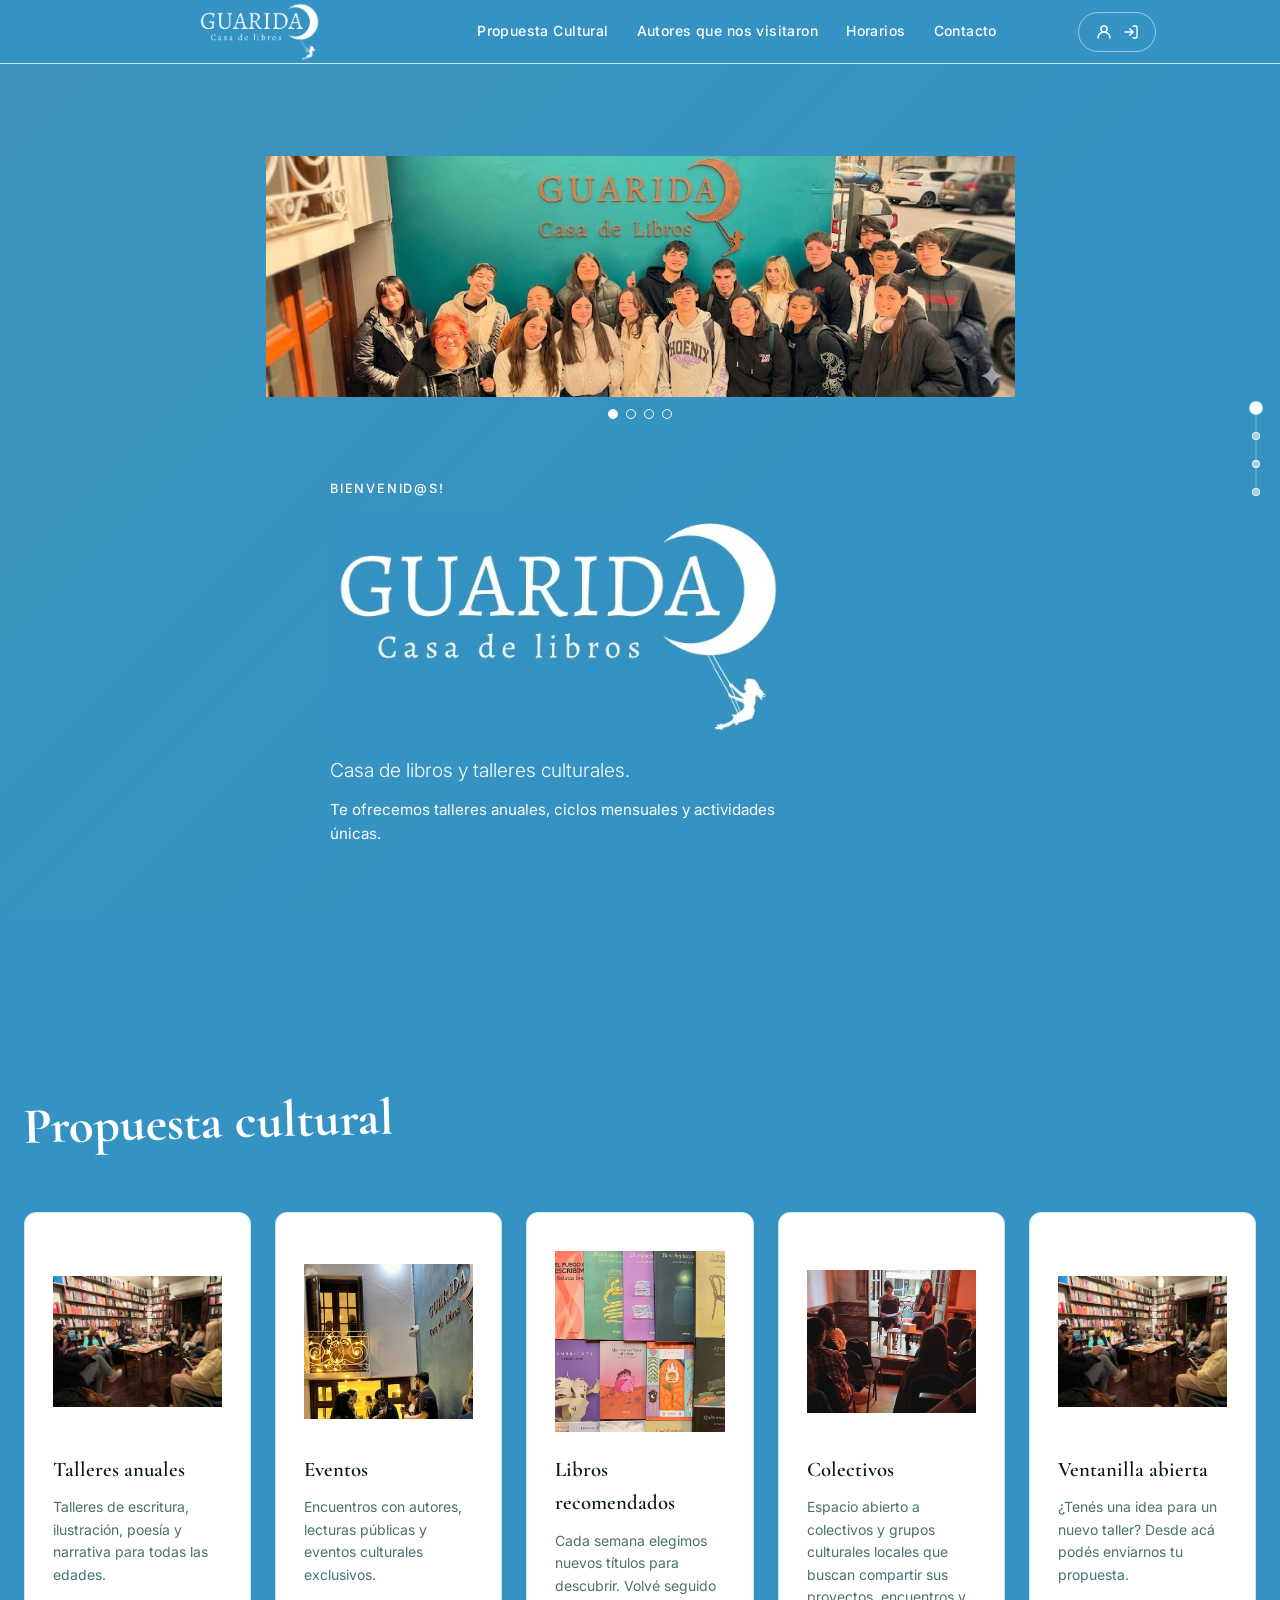
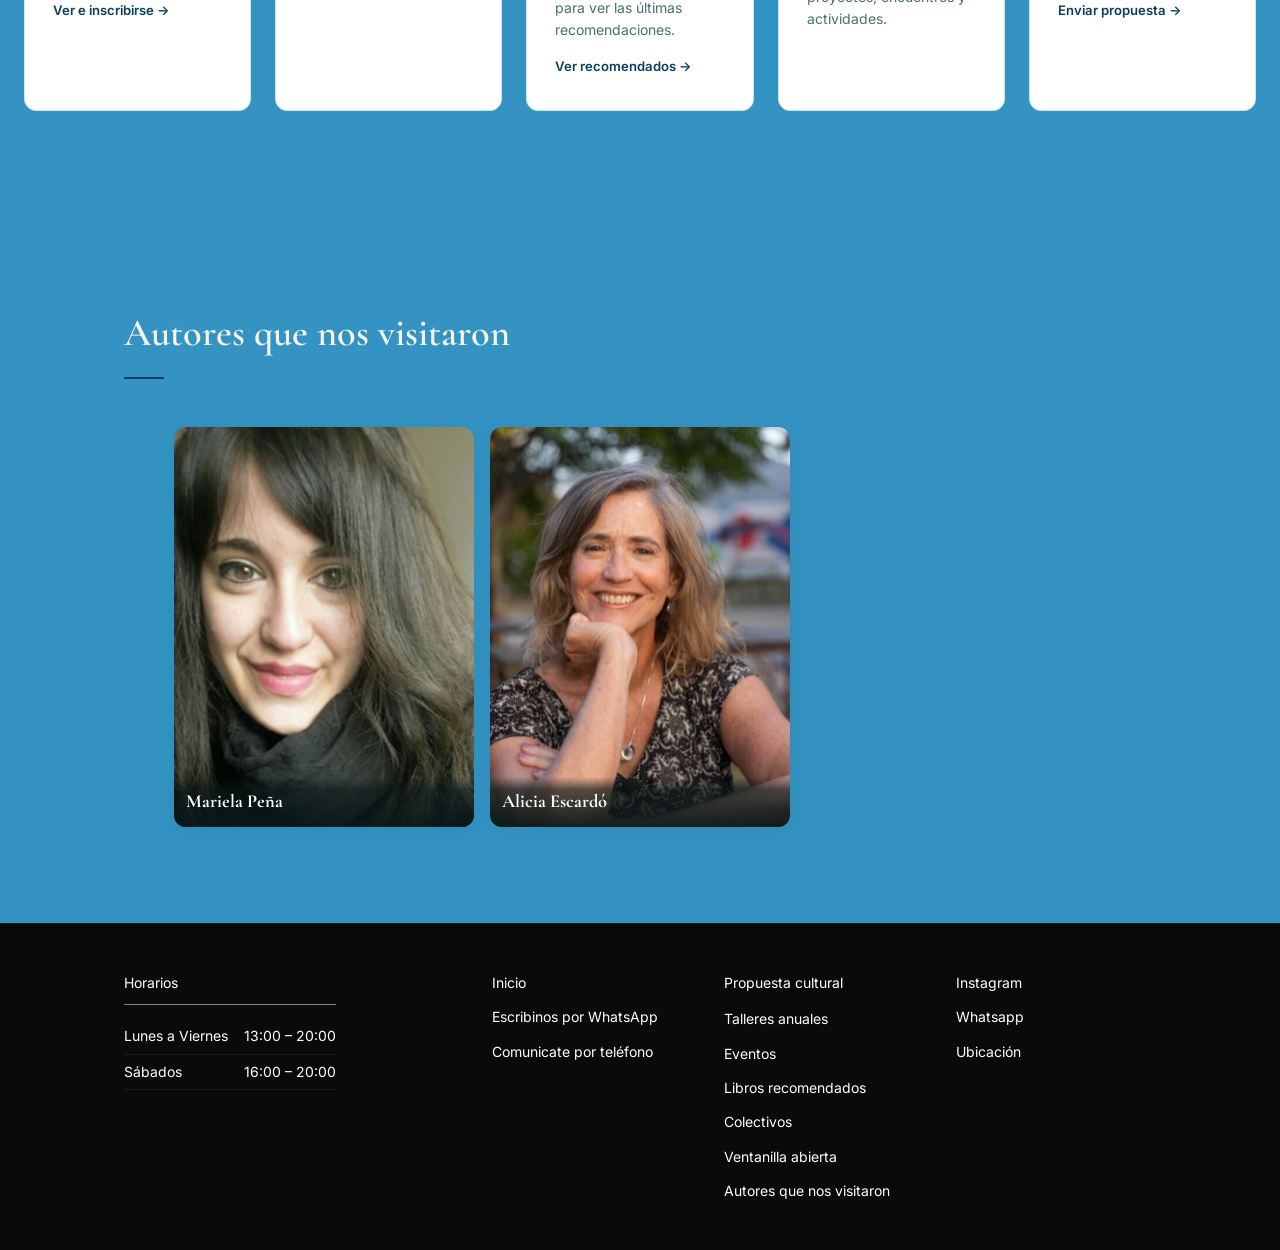
==== commit 5d890428: "Reemplaza título de texto por banner de imagen en hero, actualiza favicon - El hero muestra imagenes" ====
--- a/index.html
+++ b/index.html
@@ -8,7 +8,7 @@
   <link rel="preconnect" href="https://fonts.googleapis.com" />
   <link rel="preconnect" href="https://fonts.gstatic.com" crossorigin />
   <link href="https://fonts.googleapis.com/css2?family=Cormorant+Garamond:wght@400;600&family=Inter:wght@300;400;500&family=Caveat:wght@500;700&family=Dancing+Script:wght@600;700&family=Great+Vibes&family=Pinyon+Script&family=Cinzel+Decorative:wght@700&family=Abril+Fatface&display=swap" rel="stylesheet" />
-  <link rel="icon" type="image/png" href="imagenes/logo4.png" />
+  <link rel="icon" type="image/png" href="imagenes/logo42.png" />
   <link rel="stylesheet" href="style.css" />
   <script>history.scrollRestoration='manual';if(location.hash)history.replaceState(null,'',location.pathname)</script>
 </head>
@@ -57,7 +57,7 @@
     </div>
     <div class="container hero__content">
       <p class="hero__eyebrow">Bienvenid@s!</p>
-      <h1 class="hero__title" id="hero-nombre"></h1>
+      <img class="hero__banner" id="hero-banner" src="imagenes/bannerhd.jpg" alt="Guarida" />
       <p class="hero__sub" id="hero-slogan"></p>
       <p class="hero__desc" id="hero-desc"></p>
     </div>
--- a/style.css
+++ b/style.css
@@ -191,6 +191,12 @@
   line-height: 1.1;
   margin-bottom: 16px;
   color: #fff;
+}
+.hero__banner {
+  width: 100%;
+  max-width: 460px;
+  height: auto;
+  margin-bottom: 16px;
 }
 .hero__sub {
   font-size: 1.2rem;
